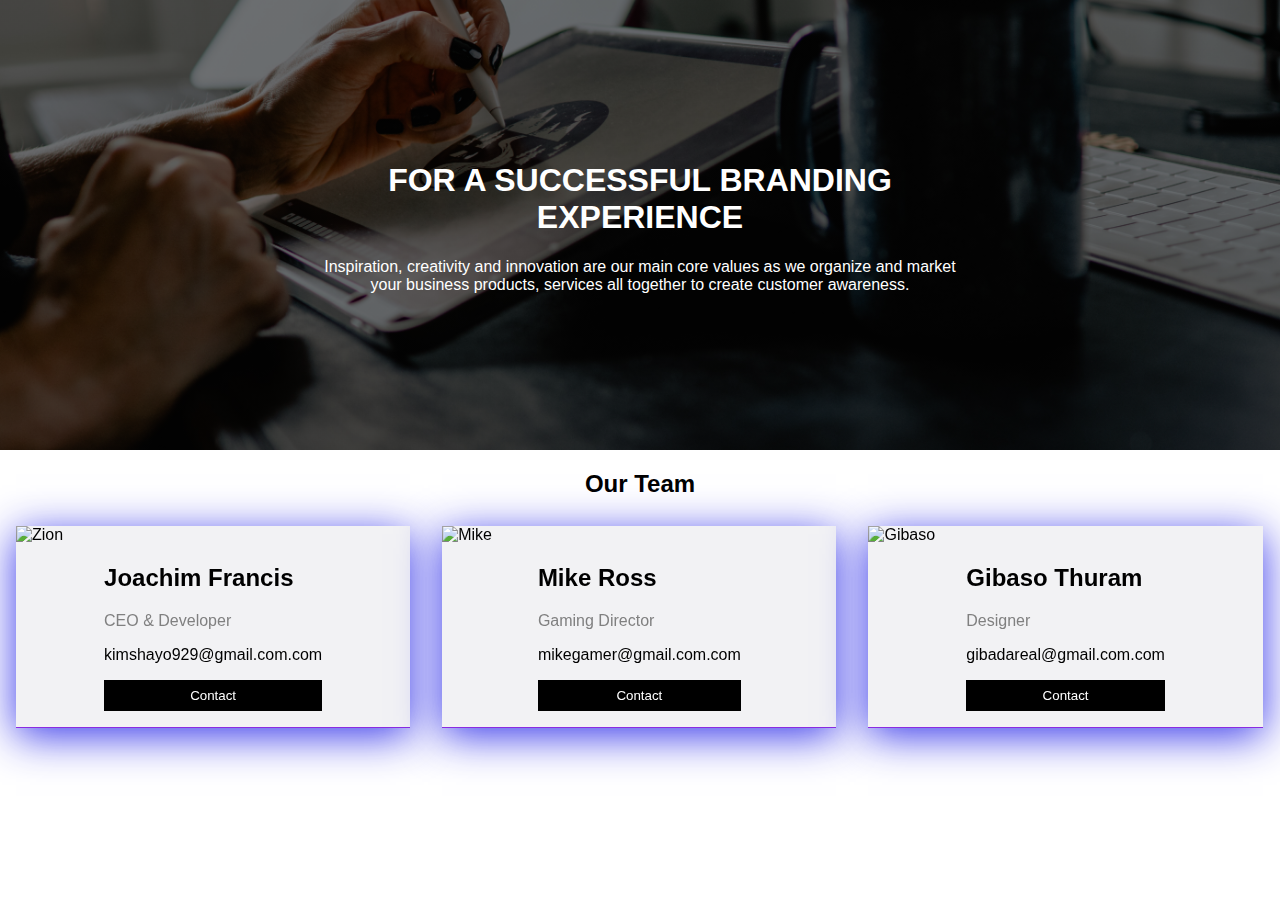
==== aboutus.html @ 62f87282 "Add files via upload" ====
<!DOCTYPE html>
<html lang="en">
<head>
    <meta charset="UTF-8">
    <meta http-equiv="X-UA-Compatible" content="IE=edge">
    <meta name="viewport" content="width=device-width, initial-scale=1.0">
    <link rel="stylesheet" href="aboutus.css">
    <link rel="stylesheet" href="https://cdnjs.cloudflare.com/ajax/libs/font-awesome/4.7.0/css/font-awesome.min.css">
    <title>The gamer</title>
</head>
<body>
<div class="hero-image">
    <div class="hero-text">
      <h1>FOR A SUCCESSFUL BRANDING EXPERIENCE</h1>
      <p>Inspiration, creativity and innovation are our main core values as we organize and market your business products, 
        services all together to create customer awareness.</p>
    </div>
  </div>
  
  <h2 style="text-align:center">Our Team</h2>
  <div class="row">
    <div class="column">
      <div class="card">
        <img src="images/zion.jpg" alt="Zion" style="width:100%">
        <div class="container">
          <h2>Joachim Francis</h2>
          <p class="title">CEO & Developer</p>
          <p>kimshayo929@gmail.com.com</p>
          <a href="contactus.html" target="_blank"><p><button class="button">Contact</button></p></a>
        </div>
      </div>
    </div>
  
    <div class="column">
      <div class="card">
        <img src="images/mike.jpg" alt="Mike" style="width:100%" height="40%">
        <div class="container">
          <h2>Mike Ross</h2>
          <p class="title">Gaming Director</p>
          <p>mikegamer@gmail.com.com</p>
          <a href="contactus.html" target="_blank"><p><button class="button">Contact</button></p></a>
        </div>
      </div>
    </div>
  
    <div class="column">
      <div class="card">
        <img src="images/giba.jpg" alt="Gibaso" style="width:100%">
        <div class="container">
          <h2>Gibaso Thuram</h2>
          <p class="title">Designer</p>
          <p>gibadareal@gmail.com.com</p>
          <a href="contactus.html" target="_blank"><p><button class="button">Contact</button></p></a>
        </div>
      </div>
    </div>
  </div>
</body>
</html>
---- aboutus.css ----
body {
    font-family: Arial, Helvetica, sans-serif;
    margin: 0;
    height: 100%;
  }
  
  html {
    height: 100%;
    box-sizing: border-box;
  }

  .hero-image {
    /* Use "linear-gradient" to add a darken background effect to the image (photographer.jpg). This will make the text easier to read */
    background-image: linear-gradient(rgba(0, 0, 0, 0.5), rgba(0, 0, 0, 0.5)), url("images/design.jpg");
  
    /* Set a specific height */
    height: 50%;
  
    /* Position and center the image to scale nicely on all screens */
    background-position: center;
    background-repeat: no-repeat;
    background-size: cover;
    position: relative;
  }

  .hero{
    height: 650px;
    background-image: url("images/design.jpg");
    background-repeat: no-repeat;
    background-size: cover;
    background-position:center;
    background-color: #000015; 

    
}
.hero-description{
    height: 650px;
    background-color: rgba(0, 0, 21, .7);
    display: flex;
}
  
  .hero-text {
    text-align: center;
    position: absolute;
    top: 50%;
    left: 50%;
    transform: translate(-50%, -50%);
    color: white;
  }

  *, *:before, *:after {
    box-sizing: inherit;
  }
  
  .column {
    float: left;
    width: 33.3%;
    margin-bottom: 16px;
    padding: 0 8px;
  }
  
  .card {
    box-shadow: 0 4px 8px 0 rgba(0, 0, 0, 0.2);
    -webkit-box-shadow: 0 8px 40px 0 rgba(243, 243, 245, 0.99);
    box-shadow: 0 8px 40px 0 rgba(39, 39, 232, 0.921);
backdrop-filter: blur( 4px );
-webkit-backdrop-filter: blur( 4px );
border-bottom: 1px solid blueviolet;
    background-color: #f2f2f4;
    display: flex;
    flex-wrap: wrap;
    justify-content: space-evenly;
    margin: 8px;
  }
  
  .about-section {
    padding: 50px;
    text-align: center;
    background-color: #474e5d;
    color: white;
  }
  
  .container {
    padding: 0 16px;
  }
  
  .container::after, .row::after {
    content: "";
    clear: both;
    display: table;
  }
  
  .title {
    color: grey;
  }
  
  .button {
    border: none;
    outline: 0;
    display: inline-block;
    padding: 8px;
    color: white;
    background-color: #000;
    text-align: center;
    cursor: pointer;
    width: 100%;
  }
  
  .button:hover {
    background-color: #555;
  }
  
  @media screen and (max-width: 650px) {
    .column {
      width: 100%;
      display: block;
    }
  }
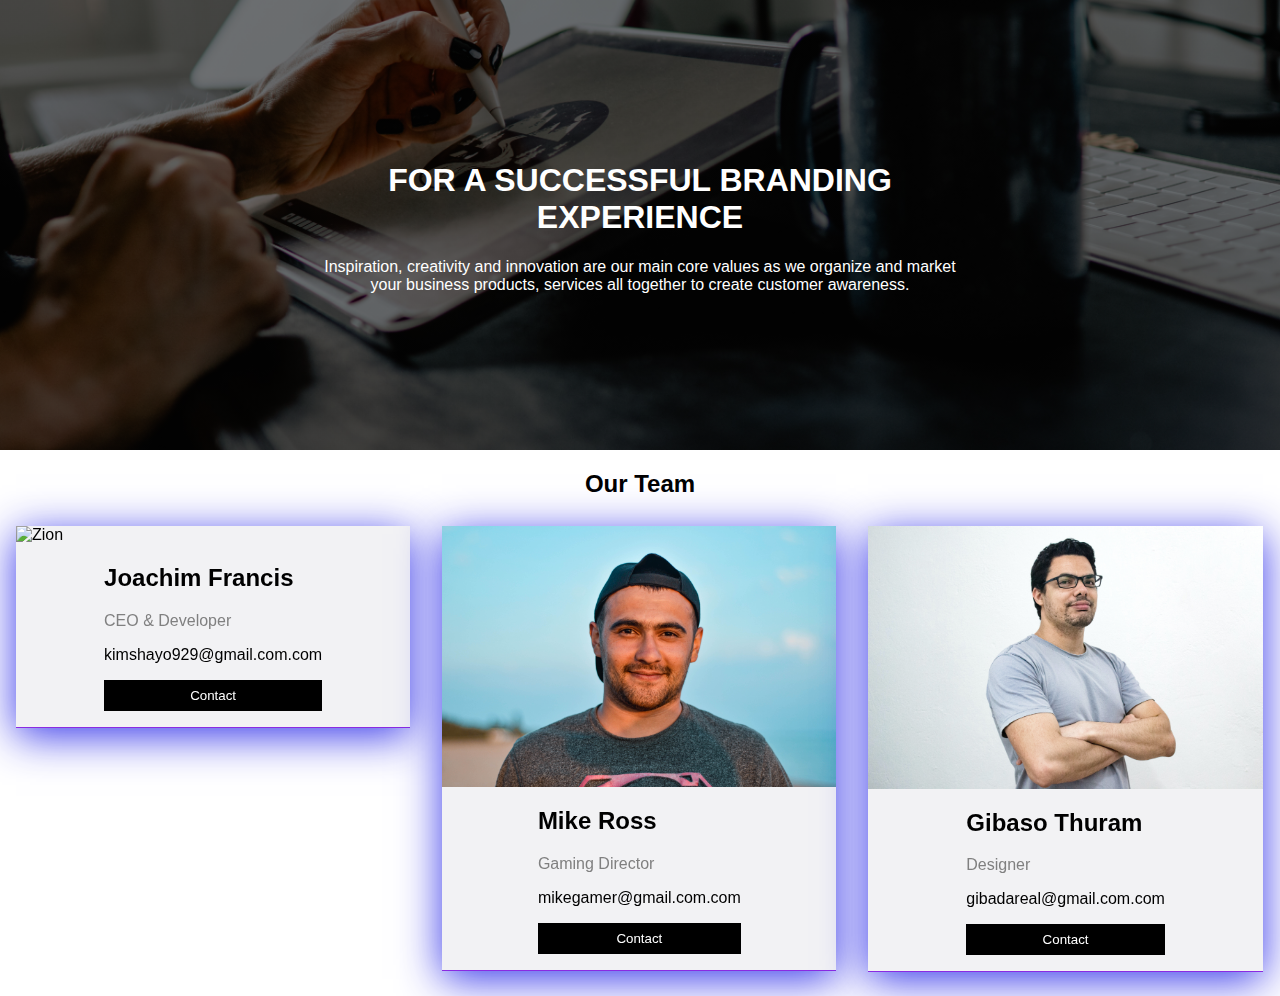
==== commit 0c3c3f32: "Add files via upload" ====
--- a/aboutus.html
+++ b/aboutus.html
@@ -21,7 +21,7 @@
   <div class="row">
     <div class="column">
       <div class="card">
-        <img src="images/zion.jpg" alt="Zion" style="width:100%">
+        <img src="images/man3.jpg" alt="Zion" style="width:100%">
         <div class="container">
           <h2>Joachim Francis</h2>
           <p class="title">CEO & Developer</p>
@@ -33,7 +33,7 @@
   
     <div class="column">
       <div class="card">
-        <img src="images/mike.jpg" alt="Mike" style="width:100%" height="40%">
+        <img src="images/man2.jpg" alt="Mike" style="width:100%" height="40%">
         <div class="container">
           <h2>Mike Ross</h2>
           <p class="title">Gaming Director</p>
@@ -45,7 +45,7 @@
   
     <div class="column">
       <div class="card">
-        <img src="images/giba.jpg" alt="Gibaso" style="width:100%">
+        <img src="images/man1.jpg" alt="Gibaso" style="width:100%">
         <div class="container">
           <h2>Gibaso Thuram</h2>
           <p class="title">Designer</p>
@@ -56,4 +56,4 @@
     </div>
   </div>
 </body>
-</html>+</html>
